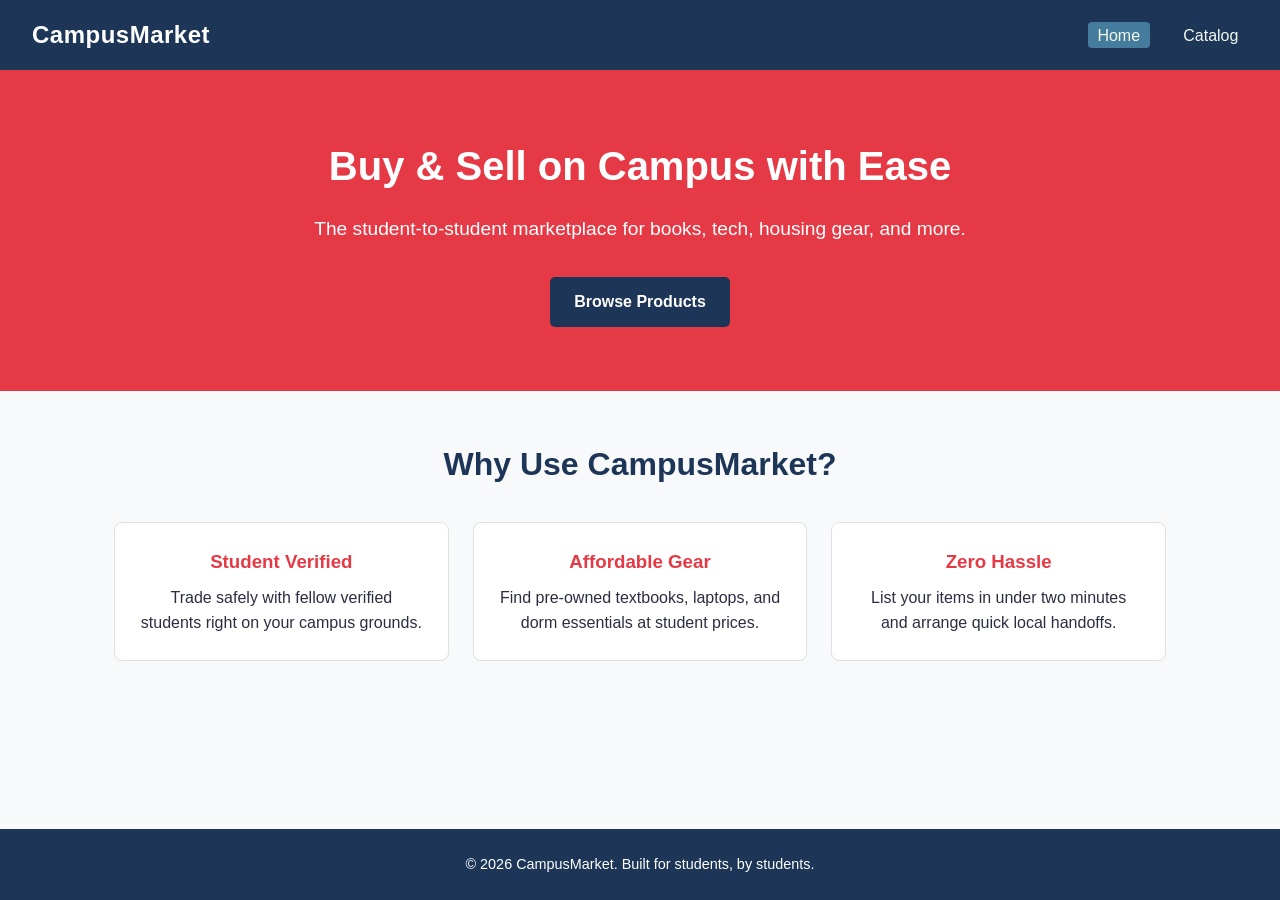
==== index.html @ a12b8ed9 "Part 1: static catalog pages" ====
<!DOCTYPE html>
<html lang="en">
<head>
  <meta charset="UTF-8">
  <meta name="viewport" content="width=device-width, initial-scale=1.0">
  <title>CampusMarket | Home</title>
  <link rel="stylesheet" href="styles.css">
</head>
<body>

  
  <header>
    <div class="logo">CampusMarket</div>
    <nav>
      <ul>
        <li><a href="index.html" class="active">Home</a></li>
        <li><a href="catalog.html">Catalog</a></li>
      </ul>
    </nav>
  </header>

  <main>
    
    <section class="hero">
      <h1>Buy & Sell on Campus with Ease</h1>
      <p>The student-to-student marketplace for books, tech, housing gear, and more.</p>
      <a href="catalog.html" class="btn">Browse Products</a>
    </section>

    
    <section class="features">
      <h2>Why Use CampusMarket?</h2>
      <div class="feature-grid">
        <article class="feature-card">
          <h3>Student Verified</h3>
          <p>Trade safely with fellow verified students right on your campus grounds.</p>
        </article>
        <article class="feature-card">
          <h3>Affordable Gear</h3>
          <p>Find pre-owned textbooks, laptops, and dorm essentials at student prices.</p>
        </article>
        <article class="feature-card">
          <h3>Zero Hassle</h3>
          <p>List your items in under two minutes and arrange quick local handoffs.</p>
        </article>
      </div>
    </section>
  </main>

 
  <footer>
    <p>&copy; 2026 CampusMarket. Built for students, by students.</p>
  </footer>

</body>
</html>
---- styles.css ----
/* --- Global Styles & Reset --- */
* {
  box-sizing: border-box;
  margin: 0;
  padding: 0;
}

body {
  font-family: -apple-system, BlinkMacSystemFont, "Segoe UI", Roboto, Oxygen, Ubuntu, Cantarell, sans-serif;
  line-height: 1.6;
  color: #2b2d42;
  background-color: #f8f9fa;
  display: flex;
  flex-direction: column;
  min-height: 100vh;
}

main {
  flex: 1;
}

/* --- Navigation Header --- */
header {
  background-color: #1d3557;
  color: #ffffff;
  display: flex;
  justify-content: space-between;
  align-items: center;
  padding: 1rem 2rem;
}

.logo {
  font-size: 1.5rem;
  font-weight: 700;
  letter-spacing: 0.5px;
}

nav ul {
  display: flex;
  list-style: none;
  gap: 1.5rem;
}

nav a {
  color: #f1faee;
  text-decoration: none;
  font-weight: 500;
  padding: 0.3rem 0.6rem;
  border-radius: 4px;
  transition: background-color 0.2s ease;
}

nav a:hover, nav a.active {
  background-color: #457b9d;
}

/* --- Hero Section (Index) --- */
.hero {
  background-color: #e63946;
  color: #ffffff;
  text-align: center;
  padding: 4rem 1.5rem;
}

.hero h1 {
  font-size: 2.5rem;
  margin-bottom: 1rem;
}

.hero p {
  font-size: 1.2rem;
  margin-bottom: 2rem;
}

/* --- Feature Section (Index) --- */
.features {
  max-width: 1100px;
  margin: 3rem auto;
  padding: 0 1.5rem;
  text-align: center;
}

.features h2 {
  font-size: 2rem;
  margin-bottom: 2rem;
  color: #1d3557;
}

.feature-grid {
  display: grid;
  grid-template-columns: repeat(auto-fit, minmax(250px, 1fr));
  gap: 1.5rem;
}

.feature-card {
  background: #ffffff;
  padding: 1.5rem;
  border-radius: 8px;
  border: 1px solid #e0e0e0;
}

.feature-card h3 {
  margin-bottom: 0.5rem;
  color: #e63946;
}

/* --- Catalog Section --- */
.catalog-header {
  text-align: center;
  padding: 2.5rem 1.5rem 1rem;
}

.catalog-header h1 {
  color: #1d3557;
  font-size: 2.2rem;
}

.catalog-grid {
  max-width: 1100px;
  margin: 2rem auto 4rem;
  padding: 0 1.5rem;
  display: grid;
  grid-template-columns: repeat(auto-fit, minmax(240px, 1fr));
  gap: 2rem;
}

.product-card {
  background: #ffffff;
  border: 1px solid #e0e0e0;
  border-radius: 8px;
  overflow: hidden;
  display: flex;
  flex-direction: column;
}

.product-image-placeholder {
  background-color: #a8dede;
  color: #1d3557;
  height: 160px;
  display: flex;
  align-items: center;
  justify-content: center;
  font-weight: bold;
  font-size: 1.1rem;
}

.product-details {
  padding: 1.25rem;
  display: flex;
  flex-direction: column;
  flex-grow: 1;
}

.product-details h2 {
  font-size: 1.1rem;
  margin-bottom: 0.5rem;
  color: #1d3557;
}

.product-details .price {
  font-size: 1.25rem;
  font-weight: bold;
  color: #e63946;
  margin-bottom: 0.75rem;
}

.product-details .description {
  font-size: 0.9rem;
  color: #555;
  margin-bottom: 1.5rem;
  flex-grow: 1;
}

/* --- Buttons --- */
.btn {
  display: inline-block;
  background-color: #1d3557;
  color: #ffffff;
  padding: 0.75rem 1.5rem;
  text-decoration: none;
  font-weight: bold;
  border-radius: 5px;
  transition: background-color 0.2s ease;
}

.btn:hover {
  background-color: #457b9d;
}

.btn-secondary {
  display: block;
  text-align: center;
  background-color: #f1faee;
  color: #1d3557;
  border: 1px solid #1d3557;
  padding: 0.5rem 1rem;
  text-decoration: none;
  font-weight: 600;
  border-radius: 4px;
  transition: all 0.2s ease;
}

.btn-secondary:hover {
  background-color: #1d3557;
  color: #ffffff;
}

/* --- Shared Footer --- */
footer {
  background-color: #1d3557;
  color: #ffffff;
  text-align: center;
  padding: 1.5rem;
  font-size: 0.9rem;
}
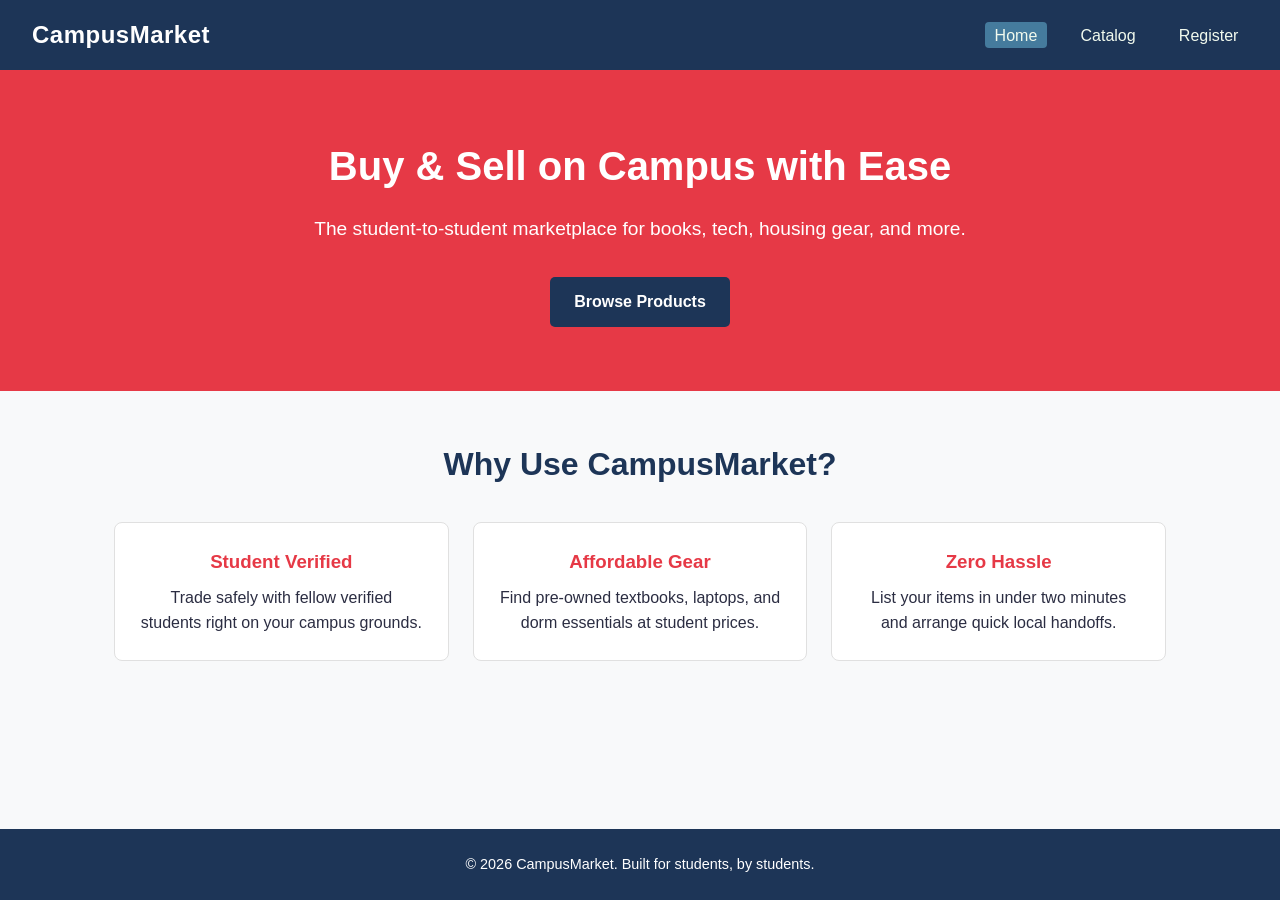
==== commit b9965310: "Part 3: form validation and interactivity" ====
--- a/index.html
+++ b/index.html
@@ -12,11 +12,12 @@
   <header>
     <div class="logo">CampusMarket</div>
     <nav>
-      <ul>
-        <li><a href="index.html" class="active">Home</a></li>
-        <li><a href="catalog.html">Catalog</a></li>
-      </ul>
-    </nav>
+  <ul>
+    <li><a href="index.html" class="active">Home</a></li>
+    <li><a href="catalog.html">Catalog</a></li>
+    <li><a href="register.html">Register</a></li>
+  </ul>
+</nav>
   </header>
 
   <main>
--- a/styles.css
+++ b/styles.css
@@ -212,4 +212,137 @@
   text-align: center;
   padding: 1.5rem;
   font-size: 0.9rem;
+}
+/* --- Filter Controls --- */
+.filter-container {
+  display: flex;
+  justify-content: center;
+  gap: 1rem;
+  margin-top: 1.5rem;
+  flex-wrap: wrap;
+}
+
+.filter-container input,
+.filter-container select {
+  padding: 0.6rem 1rem;
+  font-size: 0.95rem;
+  border: 1px solid #ccc;
+  border-radius: 5px;
+  outline: none;
+}
+
+.filter-container input:focus,
+.filter-container select:focus {
+  border-color: #1d3557;
+}
+
+/* --- Calculation Controls --- */
+.calc-box {
+  display: flex;
+  align-items: center;
+  gap: 0.5rem;
+  margin-bottom: 1rem;
+  background-color: #f8f9fa;
+  padding: 0.5rem 0.75rem;
+  border-radius: 5px;
+  font-size: 0.9rem;
+}
+
+.calc-box input[type="number"] {
+  width: 50px;
+  padding: 0.3rem;
+  border: 1px solid #ccc;
+  border-radius: 4px;
+  text-align: center;
+}
+/* --- Registration Form Styles --- */
+.form-container {
+  max-width: 500px;
+  margin: 3rem auto;
+  padding: 2rem;
+  background: #ffffff;
+  border-radius: 8px;
+  border: 1px solid #e0e0e0;
+}
+
+.form-container h1 {
+  font-size: 1.8rem;
+  color: #1d3557;
+  margin-bottom: 0.5rem;
+}
+
+.form-container p {
+  color: #666;
+  margin-bottom: 1.5rem;
+}
+
+.form-group {
+  margin-bottom: 1.25rem;
+}
+
+.form-group label {
+  display: block;
+  font-weight: 600;
+  margin-bottom: 0.4rem;
+  color: #1d3557;
+}
+
+.form-group input {
+  width: 100%;
+  padding: 0.65rem;
+  border: 1px solid #ccc;
+  border-radius: 4px;
+  font-size: 0.95rem;
+}
+
+.form-group input:focus {
+  outline: none;
+  border-color: #1d3557;
+}
+
+.password-input-wrapper {
+  display: flex;
+  gap: 0.5rem;
+}
+
+.toggle-btn {
+  background-color: #e0e0e0;
+  border: none;
+  padding: 0 1rem;
+  border-radius: 4px;
+  cursor: pointer;
+  font-weight: 600;
+  color: #1d3557;
+}
+
+.toggle-btn:hover {
+  background-color: #ccc;
+}
+
+.btn-block {
+  width: 100%;
+  border: none;
+  cursor: pointer;
+  font-size: 1rem;
+}
+
+/* --- Feedback Message Box --- */
+.message-box {
+  padding: 0.75rem 1rem;
+  border-radius: 4px;
+  margin-bottom: 1.25rem;
+  font-weight: 600;
+  font-size: 0.9rem;
+}
+
+.message-box.error {
+  background-color: #f8d7da;
+  color: #721c24;
+  border: 1px solid #f5c6cb;
+}
+
+.message-box.success {
+  background-color: #d4edda;
+  color: #155724;
+  border: 1px solid #c3e6cb;
 }
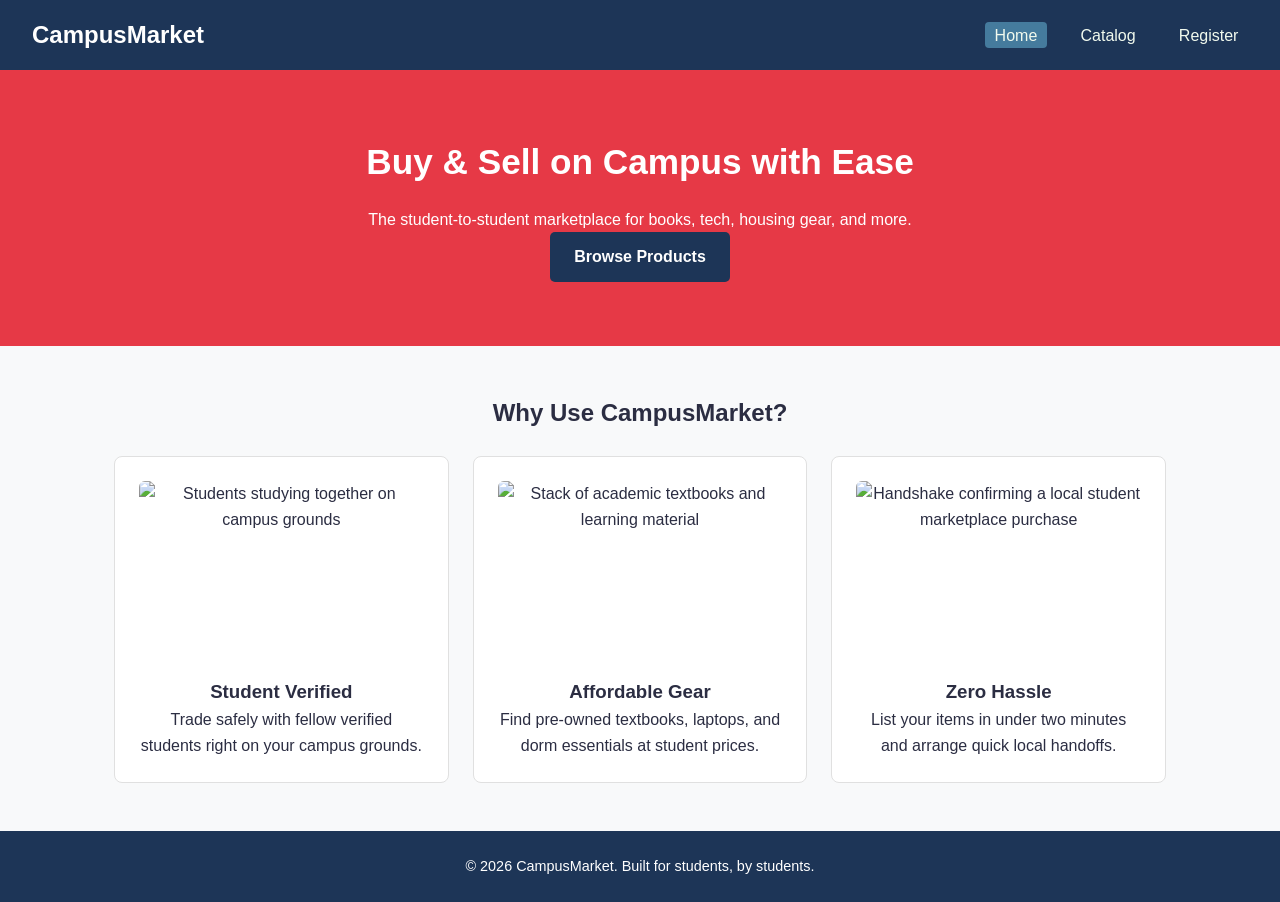
==== commit 6424095d: "Assignment 4: Weeks 1-4 integration" ====
--- a/index.html
+++ b/index.html
@@ -8,39 +8,39 @@
 </head>
 <body>
 
-  
   <header>
     <div class="logo">CampusMarket</div>
     <nav>
-  <ul>
-    <li><a href="index.html" class="active">Home</a></li>
-    <li><a href="catalog.html">Catalog</a></li>
-    <li><a href="register.html">Register</a></li>
-  </ul>
-</nav>
+      <ul>
+        <li><a href="index.html" class="active">Home</a></li>
+        <li><a href="catalog.html">Catalog</a></li>
+        <li><a href="register.html">Register</a></li>
+      </ul>
+    </nav>
   </header>
 
   <main>
-    
     <section class="hero">
       <h1>Buy & Sell on Campus with Ease</h1>
       <p>The student-to-student marketplace for books, tech, housing gear, and more.</p>
       <a href="catalog.html" class="btn">Browse Products</a>
     </section>
 
-    
     <section class="features">
       <h2>Why Use CampusMarket?</h2>
       <div class="feature-grid">
         <article class="feature-card">
+          <img src="https://images.unsplash.com/photo-1523240795612-9a054b0db644?auto=format&fit=crop&w=300&q=80" alt="Students studying together on campus grounds" class="feature-img">
           <h3>Student Verified</h3>
           <p>Trade safely with fellow verified students right on your campus grounds.</p>
         </article>
         <article class="feature-card">
+          <img src="https://images.unsplash.com/photo-1497633762265-9d179a990aa6?auto=format&fit=crop&w=300&q=80" alt="Stack of academic textbooks and learning material" class="feature-img">
           <h3>Affordable Gear</h3>
           <p>Find pre-owned textbooks, laptops, and dorm essentials at student prices.</p>
         </article>
         <article class="feature-card">
+          <img src="https://images.unsplash.com/photo-1556742049-0a670f4a45a1?auto=format&fit=crop&w=300&q=80" alt="Handshake confirming a local student marketplace purchase" class="feature-img">
           <h3>Zero Hassle</h3>
           <p>List your items in under two minutes and arrange quick local handoffs.</p>
         </article>
@@ -48,7 +48,6 @@
     </section>
   </main>
 
- 
   <footer>
     <p>&copy; 2026 CampusMarket. Built for students, by students.</p>
   </footer>
--- a/styles.css
+++ b/styles.css
@@ -1,4 +1,4 @@
-/* --- Global Styles & Reset --- */
+/* --- Reset & Base Styles --- */
 * {
   box-sizing: border-box;
   margin: 0;
@@ -19,6 +19,12 @@
   flex: 1;
 }
 
+img {
+  max-width: 100%;
+  height: auto;
+  display: block;
+}
+
 /* --- Navigation Header --- */
 header {
   background-color: #1d3557;
@@ -27,12 +33,12 @@
   justify-content: space-between;
   align-items: center;
   padding: 1rem 2rem;
+  flex-wrap: wrap;
 }
 
 .logo {
   font-size: 1.5rem;
   font-weight: 700;
-  letter-spacing: 0.5px;
 }
 
 nav ul {
@@ -54,7 +60,7 @@
   background-color: #457b9d;
 }
 
-/* --- Hero Section (Index) --- */
+/* --- Hero Section --- */
 .hero {
   background-color: #e63946;
   color: #ffffff;
@@ -63,16 +69,11 @@
 }
 
 .hero h1 {
-  font-size: 2.5rem;
+  font-size: 2.2rem;
   margin-bottom: 1rem;
 }
 
-.hero p {
-  font-size: 1.2rem;
-  margin-bottom: 2rem;
-}
-
-/* --- Feature Section (Index) --- */
+/* --- Feature Grid (Home Page) --- */
 .features {
   max-width: 1100px;
   margin: 3rem auto;
@@ -80,16 +81,11 @@
   text-align: center;
 }
 
-.features h2 {
-  font-size: 2rem;
-  margin-bottom: 2rem;
-  color: #1d3557;
-}
-
 .feature-grid {
   display: grid;
   grid-template-columns: repeat(auto-fit, minmax(250px, 1fr));
   gap: 1.5rem;
+  margin-top: 1.5rem;
 }
 
 .feature-card {
@@ -99,22 +95,105 @@
   border: 1px solid #e0e0e0;
 }
 
-.feature-card h3 {
-  margin-bottom: 0.5rem;
-  color: #e63946;
-}
-
-/* --- Catalog Section --- */
+.feature-img {
+  width: 100%;
+  height: 180px;
+  object-fit: cover;
+  border-radius: 6px;
+  margin-bottom: 1rem;
+}
+
+/* --- Catalog & Filter Bar --- */
 .catalog-header {
   text-align: center;
   padding: 2.5rem 1.5rem 1rem;
 }
 
-.catalog-header h1 {
+.filter-container {
+  display: flex;
+  justify-content: center;
+  gap: 1rem;
+  margin-top: 1.5rem;
+  flex-wrap: wrap;
+}
+
+.filter-container input,
+.filter-container select {
+  padding: 0.6rem 1rem;
+  font-size: 0.95rem;
+  border: 1px solid #ccc;
+  border-radius: 5px;
+}
+
+/* --- Interactive Gallery Section (Part 1 Integration) --- */
+.gallery-section {
+  max-width: 700px;
+  margin: 1.5rem auto 3rem;
+  padding: 0 1rem;
+  text-align: center;
+}
+
+.gallery-section h2 {
+  font-size: 1.4rem;
   color: #1d3557;
-  font-size: 2.2rem;
-}
-
+  margin-bottom: 1rem;
+}
+
+.slideshow-container {
+  display: flex;
+  align-items: center;
+  justify-content: space-between;
+  background: #ffffff;
+  border: 1px solid #e0e0e0;
+  border-radius: 8px;
+  overflow: hidden;
+  box-shadow: 0 4px 6px rgba(0,0,0,0.05);
+}
+
+.slide-wrapper {
+  flex: 1;
+  display: flex;
+  flex-direction: column;
+  align-items: center;
+  padding: 1rem;
+}
+
+.slide-wrapper img {
+  width: 100%;
+  max-height: 320px;
+  object-fit: cover;
+  border-radius: 6px;
+
+  /* Smooth transition on slide changes */
+  transition: opacity 0.3s ease-in-out;
+}
+
+.slide-caption {
+  margin-top: 0.75rem;
+  text-align: center;
+}
+
+.slideshow-btn {
+  background-color: #1d3557;
+  color: #ffffff;
+  border: none;
+  font-size: 1.5rem;
+  padding: 1.5rem 1rem;
+  cursor: pointer;
+  transition: background-color 0.2s ease;
+}
+
+.slideshow-btn:hover {
+  background-color: #e63946;
+}
+
+.gallery-status-text {
+  margin-top: 0.5rem;
+  font-size: 0.85rem;
+  color: #666;
+}
+
+/* --- Catalog Grid --- */
 .catalog-grid {
   max-width: 1100px;
   margin: 2rem auto 4rem;
@@ -134,14 +213,15 @@
 }
 
 .product-image-placeholder {
-  background-color: #a8dede;
-  color: #1d3557;
-  height: 160px;
-  display: flex;
-  align-items: center;
-  justify-content: center;
-  font-weight: bold;
-  font-size: 1.1rem;
+  height: 180px;
+  overflow: hidden;
+  background-color: #e9ecef;
+}
+
+.product-img {
+  width: 100%;
+  height: 100%;
+  object-fit: cover;
 }
 
 .product-details {
@@ -153,22 +233,142 @@
 
 .product-details h2 {
   font-size: 1.1rem;
+  color: #1d3557;
   margin-bottom: 0.5rem;
-  color: #1d3557;
 }
 
 .product-details .price {
   font-size: 1.25rem;
   font-weight: bold;
   color: #e63946;
-  margin-bottom: 0.75rem;
-}
-
-.product-details .description {
+  margin-bottom: 0.5rem;
+}
+
+.calc-box {
+  display: flex;
+  align-items: center;
+  gap: 0.5rem;
+  margin: 1rem 0 0.25rem;
+  background-color: #f8f9fa;
+  padding: 0.5rem;
+  border-radius: 5px;
   font-size: 0.9rem;
-  color: #555;
-  margin-bottom: 1.5rem;
-  flex-grow: 1;
+}
+
+.calc-box input[type="number"] {
+  width: 55px;
+  padding: 0.3rem;
+  border: 1px solid #ccc;
+  border-radius: 4px;
+}
+
+/* Specific error message styling with CSS transition */
+.calc-error-msg {
+  color: #d90429;
+  font-size: 0.78rem;
+  font-weight: 600;
+  min-height: 1.2rem;
+  opacity: 0;
+  transform: translateY(-4px);
+  transition: opacity 0.25s ease, transform 0.25s ease;
+}
+
+.calc-error-msg.error-visible {
+  opacity: 1;
+  transform: translateY(0);
+}
+
+/* --- Registration Form & Web 2.0 Feature --- */
+.form-container {
+  max-width: 500px;
+  margin: 3rem auto;
+  padding: 2rem;
+  background: #ffffff;
+  border-radius: 8px;
+  border: 1px solid #e0e0e0;
+}
+
+.form-group {
+  margin-bottom: 1.25rem;
+}
+
+.form-group label {
+  display: block;
+  font-weight: 600;
+  margin-bottom: 0.4rem;
+  color: #1d3557;
+}
+
+.form-group input {
+  width: 100%;
+  padding: 0.65rem;
+  border: 1px solid #ccc;
+  border-radius: 4px;
+}
+
+.password-input-wrapper {
+  display: flex;
+  gap: 0.5rem;
+}
+
+.toggle-btn {
+  background-color: #e0e0e0;
+  border: none;
+  padding: 0 1rem;
+  border-radius: 4px;
+  cursor: pointer;
+  font-weight: 600;
+}
+
+.web2-status-hint {
+  display: block;
+  margin-top: 0.3rem;
+  font-size: 0.8rem;
+  font-weight: 600;
+}
+
+.web2-status-hint.valid { color: #2a9d8f; }
+.web2-status-hint.info { color: #457b9d; }
+
+/* Transition for error/success message boxes */
+.message-box {
+  padding: 0.75rem 1rem;
+  border-radius: 4px;
+  margin-bottom: 1.25rem;
+  font-weight: 600;
+  font-size: 0.88rem;
+  opacity: 0;
+  max-height: 0;
+  overflow: hidden;
+  transition: all 0.35s ease-in-out;
+}
+
+.message-box.message-visible {
+  opacity: 1;
+  max-height: 100px;
+}
+
+.message-box.error {
+  background-color: #f8d7da;
+  color: #721c24;
+  border: 1px solid #f5c6cb;
+}
+
+.message-box.success {
+  background-color: #d4edda;
+  color: #155724;
+  border: 1px solid #c3e6cb;
+}
+
+/* --- Part 1, Req 3: Keyframes Animation for Validated Submit Confirmation --- */
+@keyframes pulseSuccess {
+  0% { transform: scale(1); box-shadow: 0 0 0 rgba(42, 157, 143, 0); }
+  50% { transform: scale(1.02); box-shadow: 0 0 15px rgba(42, 157, 143, 0.5); }
+  100% { transform: scale(1); box-shadow: 0 0 0 rgba(42, 157, 143, 0); }
+}
+
+.animate-pulse-success {
+  animation: pulseSuccess 0.6s ease-out;
 }
 
 /* --- Buttons --- */
@@ -180,12 +380,11 @@
   text-decoration: none;
   font-weight: bold;
   border-radius: 5px;
-  transition: background-color 0.2s ease;
-}
-
-.btn:hover {
-  background-color: #457b9d;
-}
+  border: none;
+  cursor: pointer;
+}
+
+.btn-block { width: 100%; }
 
 .btn-secondary {
   display: block;
@@ -197,15 +396,8 @@
   text-decoration: none;
   font-weight: 600;
   border-radius: 4px;
-  transition: all 0.2s ease;
-}
-
-.btn-secondary:hover {
-  background-color: #1d3557;
-  color: #ffffff;
-}
-
-/* --- Shared Footer --- */
+}
+
 footer {
   background-color: #1d3557;
   color: #ffffff;
@@ -213,136 +405,20 @@
   padding: 1.5rem;
   font-size: 0.9rem;
 }
-/* --- Filter Controls --- */
-.filter-container {
-  display: flex;
-  justify-content: center;
-  gap: 1rem;
-  margin-top: 1.5rem;
-  flex-wrap: wrap;
-}
-
-.filter-container input,
-.filter-container select {
-  padding: 0.6rem 1rem;
-  font-size: 0.95rem;
-  border: 1px solid #ccc;
-  border-radius: 5px;
-  outline: none;
-}
-
-.filter-container input:focus,
-.filter-container select:focus {
-  border-color: #1d3557;
-}
-
-/* --- Calculation Controls --- */
-.calc-box {
-  display: flex;
-  align-items: center;
-  gap: 0.5rem;
-  margin-bottom: 1rem;
-  background-color: #f8f9fa;
-  padding: 0.5rem 0.75rem;
-  border-radius: 5px;
-  font-size: 0.9rem;
-}
-
-.calc-box input[type="number"] {
-  width: 50px;
-  padding: 0.3rem;
-  border: 1px solid #ccc;
-  border-radius: 4px;
-  text-align: center;
-}
-/* --- Registration Form Styles --- */
-.form-container {
-  max-width: 500px;
-  margin: 3rem auto;
-  padding: 2rem;
-  background: #ffffff;
-  border-radius: 8px;
-  border: 1px solid #e0e0e0;
-}
-
-.form-container h1 {
-  font-size: 1.8rem;
-  color: #1d3557;
-  margin-bottom: 0.5rem;
-}
-
-.form-container p {
-  color: #666;
-  margin-bottom: 1.5rem;
-}
-
-.form-group {
-  margin-bottom: 1.25rem;
-}
-
-.form-group label {
-  display: block;
-  font-weight: 600;
-  margin-bottom: 0.4rem;
-  color: #1d3557;
-}
-
-.form-group input {
-  width: 100%;
-  padding: 0.65rem;
-  border: 1px solid #ccc;
-  border-radius: 4px;
-  font-size: 0.95rem;
-}
-
-.form-group input:focus {
-  outline: none;
-  border-color: #1d3557;
-}
-
-.password-input-wrapper {
-  display: flex;
-  gap: 0.5rem;
-}
-
-.toggle-btn {
-  background-color: #e0e0e0;
-  border: none;
-  padding: 0 1rem;
-  border-radius: 4px;
-  cursor: pointer;
-  font-weight: 600;
-  color: #1d3557;
-}
-
-.toggle-btn:hover {
-  background-color: #ccc;
-}
-
-.btn-block {
-  width: 100%;
-  border: none;
-  cursor: pointer;
-  font-size: 1rem;
-}
-
-/* --- Feedback Message Box --- */
-.message-box {
-  padding: 0.75rem 1rem;
-  border-radius: 4px;
-  margin-bottom: 1.25rem;
-  font-weight: 600;
-  font-size: 0.9rem;
-}
-
-.message-box.error {
-  background-color: #f8d7da;
-  color: #721c24;
-  border: 1px solid #f5c6cb;
-}
-
-.message-box.success {
-  background-color: #d4edda;
-  color: #155724;
-  border: 1px solid #c3e6cb;
+
+/* --- Responsive Media Query --- */
+@media (max-width: 600px) {
+  header {
+    flex-direction: column;
+    gap: 1rem;
+  }
+
+  .slideshow-container {
+    flex-direction: column;
+  }
+
+  .slideshow-btn {
+    width: 100%;
+    padding: 0.5rem;
+  }
 }
